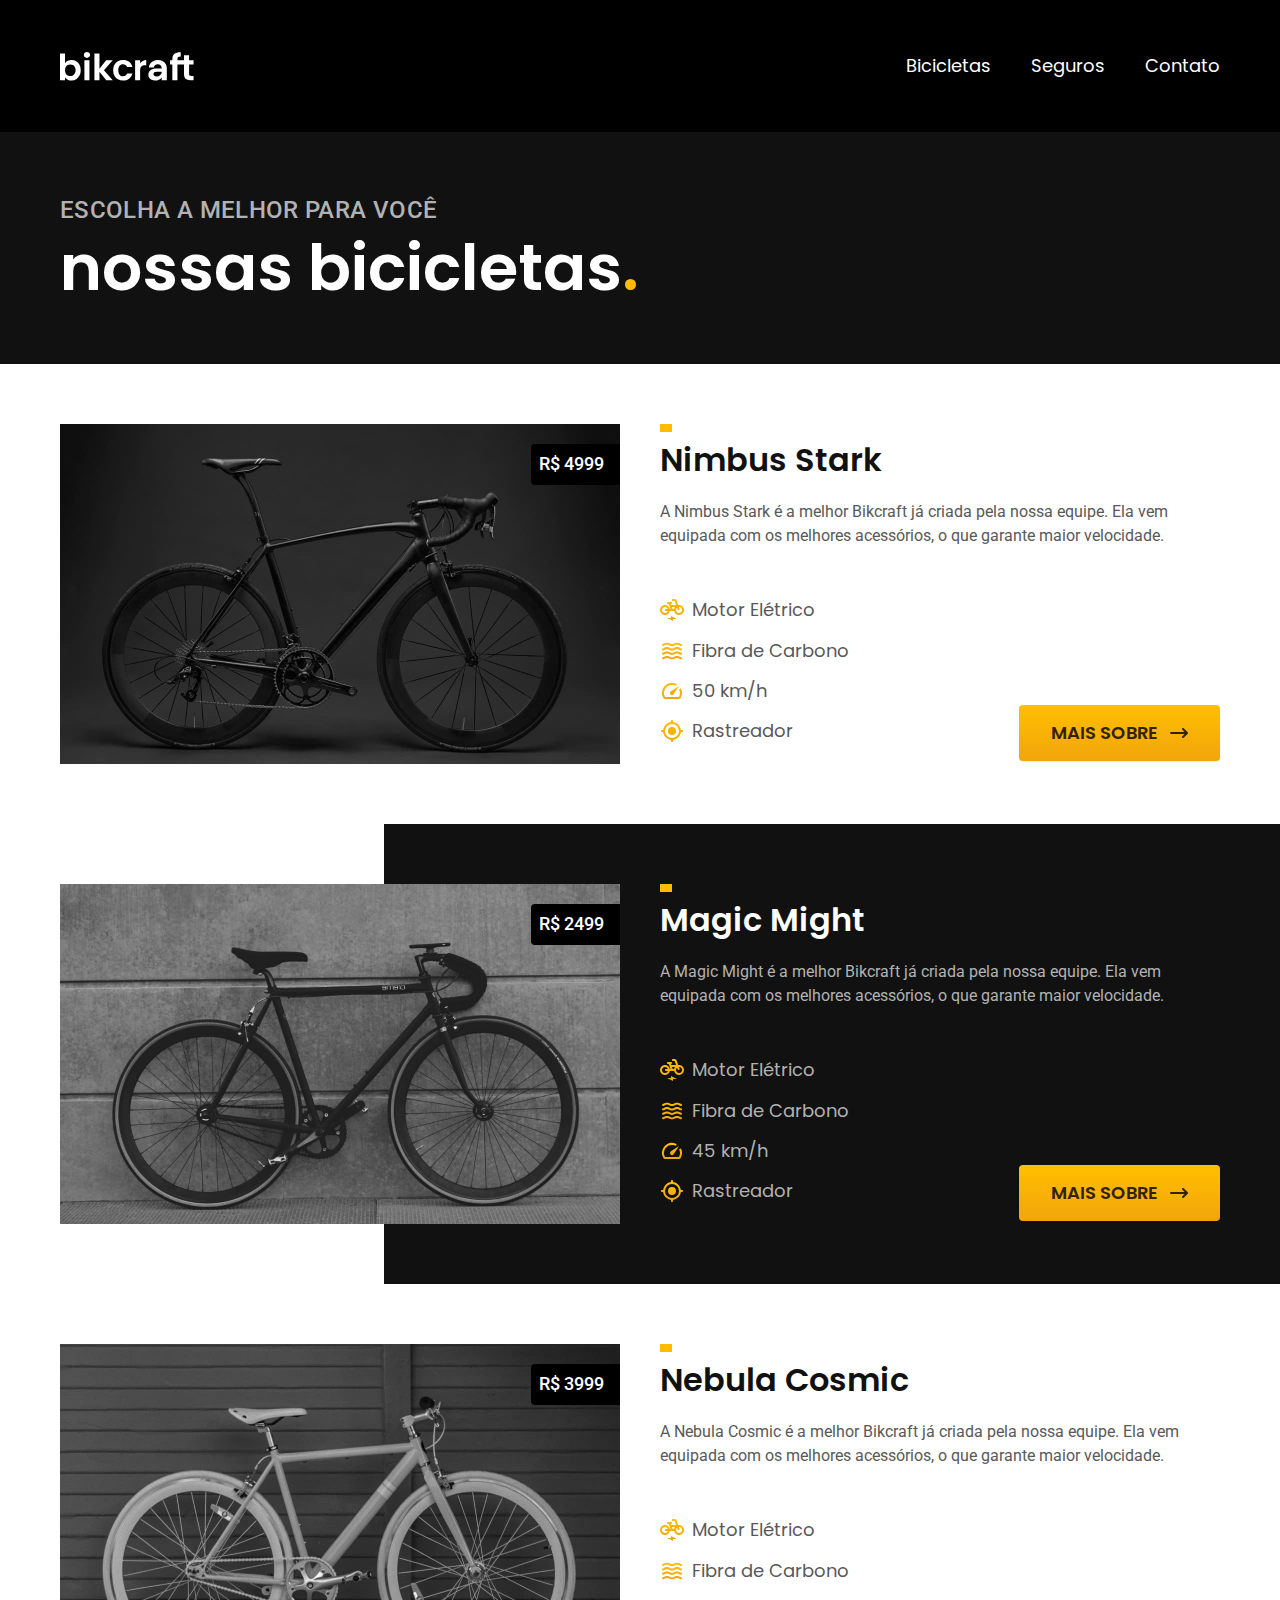
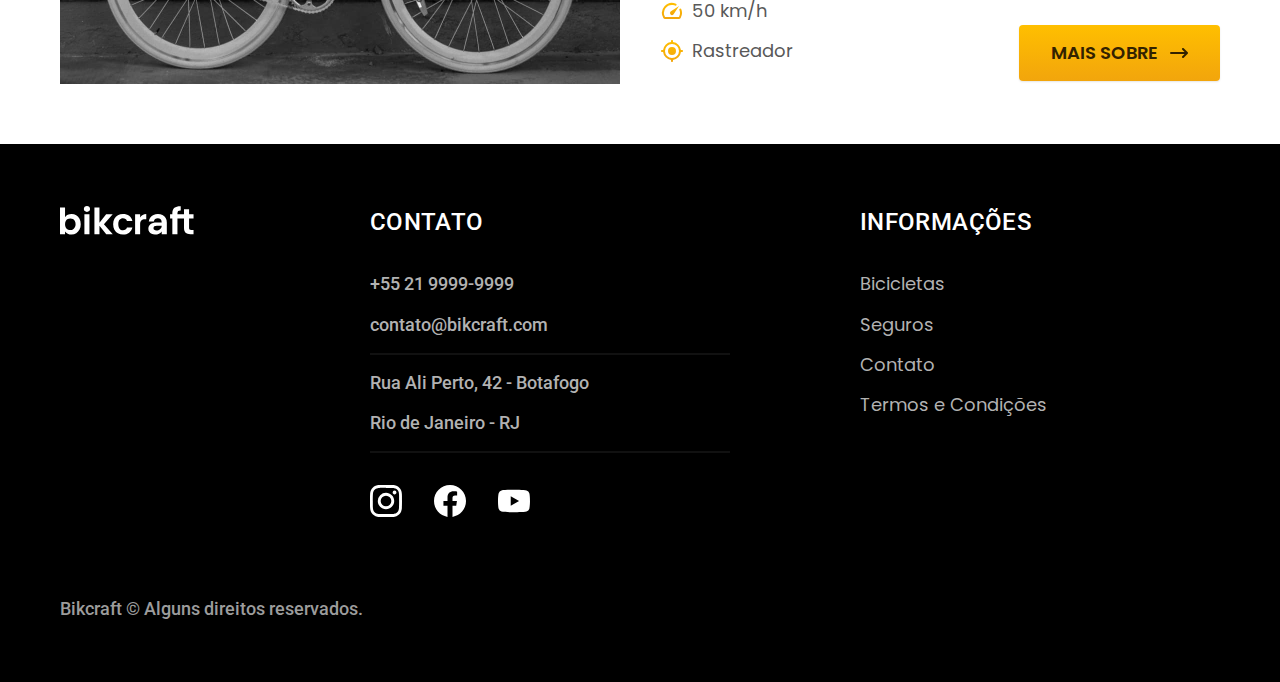
==== bicicletas.html @ 4203a96b "bicicletas" ====
<!DOCTYPE html>
<html lang="pt-br">

<head>
  <meta charset="UTF-8">
  <meta name="viewport" content="width=device-width, initial-scale=1.0">

  <title>Bicicletas</title>
  <meta name="description" content="Termos e condições.">

  <link rel="stylesheet" href="./css/style.css">

  <link rel="preconnect" href="https://fonts.googleapis.com">
  <link rel="preconnect" href="https://fonts.gstatic.com" crossorigin>
  <link href="https://fonts.googleapis.com/css2?family=Merriweather:ital,wght@1,900&family=Poppins:wght@400;600&family=Roboto:wght@400;500&display=swap" rel="stylesheet">
</head>

<body id="bicicletas">
  <header class="header-bg">
    <div class="header container">
      <a href="./"><img src="./img/bikcraft.svg" alt="Bikcraft">
      </a>
      <nav aria-label="primaria">
        <ul class="header-menu font-1-m cor-0">
          <li><a href="./bicicletas.html">Bicicletas</a></li>
          <li><a href="./seguros.html">Seguros</a></li>
          <li><a href="./contato.html">Contato</a></li>
        </ul>
      </nav>
    </div>
  </header>

  <main>
    <div class="titulo-bg">
      <div class="titulo container">
        <p class="font-2-l-b cor-5">Escolha a melhor para você</p>
        <h1 class="font-1-xxl cor-0">nossas bicicletas<span class="cor-p1">.</span></h1>
      </div>
    </div>

    <div class="bicicletas container">
      <div class="bicicletas-imagem">
        <img src="./img/bicicletas/nimbus.jpg " alt="Bicicleta preta">
        <span class="font-2-m cor-0">R$ 4999</span>
      </div>
      <div class="bicicletas-conteudo">
        <h2 class="font-1-xl">Nimbus Stark</h2>
        <p class="font-2-s cor-8">A Nimbus Stark é a melhor Bikcraft já criada pela nossa equipe. Ela vem equipada com os melhores acessórios, o que garante maior velocidade.</p>
        <ul class="font-1-m cor-8">
          <li>
            <img src="./img/icones/eletrica.svg" alt="">
            Motor Elétrico
          </li>
          <li>
            <img src="./img/icones/carbono.svg" alt="">
            Fibra de Carbono
          </li>
          <li>
            <img src="./img/icones/velocidade.svg" alt="">
            50 km/h
          </li>
          <li>
            <img src="./img/icones/rastreador.svg" alt="">
            Rastreador
          </li>
        </ul>
        <a class="botao seta" href="./bicicletas/nimbus.html">Mais Sobre</a>
      </div>
    </div>


    <div class="bicicletas-bg">
      <div class="bicicletas container">
        <div class="bicicletas-imagem">
          <img src="./img/bicicletas/magic.jpg " alt="Bicicleta preta">
          <span class="font-2-m cor-0">R$ 2499</span>
        </div>
        <div class="bicicletas-conteudo">
          <h2 class="font-1-xl cor-0">Magic Might</h2>
          <p class="font-2-s cor-5">A Magic Might é a melhor Bikcraft já criada pela nossa equipe. Ela vem equipada com os melhores acessórios, o que garante maior velocidade.</p>
          <ul class="font-1-m cor-5">
            <li>
              <img src="./img/icones/eletrica.svg" alt="">
              Motor Elétrico
            </li>
            <li>
              <img src="./img/icones/carbono.svg" alt="">
              Fibra de Carbono
            </li>
            <li>
              <img src="./img/icones/velocidade.svg" alt="">
              45 km/h
            </li>
            <li>
              <img src="./img/icones/rastreador.svg" alt="">
              Rastreador
            </li>
          </ul>
          <a class="botao seta" href="./bicicletas/magic.html">Mais Sobre</a>
        </div>
      </div>
    </div>


    <div class="bicicletas container">
      <div class="bicicletas-imagem">
        <img src="./img/bicicletas/nebula.jpg " alt="Bicicleta preta">
        <span class="font-2-m cor-0">R$ 3999</span>
      </div>
      <div class="bicicletas-conteudo">
        <h2 class="font-1-xl">Nebula Cosmic</h2>
        <p class="font-2-s cor-8">A Nebula Cosmic é a melhor Bikcraft já criada pela nossa equipe. Ela vem equipada com os melhores acessórios, o que garante maior velocidade.</p>
        <ul class="font-1-m cor-8">
          <li>
            <img src="./img/icones/eletrica.svg" alt="">
            Motor Elétrico
          </li>
          <li>
            <img src="./img/icones/carbono.svg" alt="">
            Fibra de Carbono
          </li>
          <li>
            <img src="./img/icones/velocidade.svg" alt="">
            50 km/h
          </li>
          <li>
            <img src="./img/icones/rastreador.svg" alt="">
            Rastreador
          </li>
        </ul>
        <a class="botao seta" href="./bicicletas/nebula.html">Mais Sobre</a>
      </div>
    </div>


  </main>

  <footer class="footer-bg">
    <div class="footer container">
      <img src="./img/bikcraft.svg" alt="Bikcraft">
      <div class="footer-contato">
        <h3 class="font-2-l-b cor-0">Contato</h3>
        <ul class="font-2-m cor-5">
          <li><a href="Tel:+552199999999">+55 21 9999-9999</a></li>
          <li><a href="mailto:contato@bikcraft.com">contato@bikcraft.com</a></li>
          <li>Rua Ali Perto, 42 - Botafogo</li>
          <li>Rio de Janeiro - RJ</li>
        </ul>
        <div class="footer-redes">
          <a href="./">
            <img src="./img/redes/instagram.svg" alt="Instagram">
          </a>
          <a href="./">
            <img src="./img/redes/facebook.svg" alt="Facebook">
          </a>
          <a href="./">
            <img src="./img/redes/youtube.svg" alt="Youtube">
          </a>
        </div>
      </div>
      <div class="footer-informacoes">
        <h3 class="font-2-l-b cor-0">Informações</h3>
        <nav>
          <ul class="font-1-m cor-5">
            <li><a href="./bicicletas.html">Bicicletas</a></li>
            <li><a href="./seguros.html">Seguros</a></li>
            <li><a href="./contato.html">Contato</a></li>
            <li><a href="./termos.html">Termos e Condições</a></li>
          </ul>
        </nav>
      </div>
      <p class="footer-copy font-2-m cor-6">Bikcraft © Alguns direitos reservados.</p>
    </div>
  </footer>
---- css/style.css ----
@import "./global/global.css";
@import "./utilidades/tipografia.css";
@import "./utilidades/cores.css";

@import "./global/header.css";
@import "./global/footer.css";

/* Utilidades */
@import "./utilidades/componentes.css";

/* Home */
@import "./home/introducao.css";
@import "./home/tecnologia.css";
@import "./home/parceiros.css";
@import "./home/depoimento.css";

/* Bicicletas */
@import "./bicicletas/bicicletas-lista.css";
@import "./bicicletas/bicicletas.css";

/* Seguros */
@import "./seguros/seguros.css";

/* Termos */
@import "./termos/termos.css";
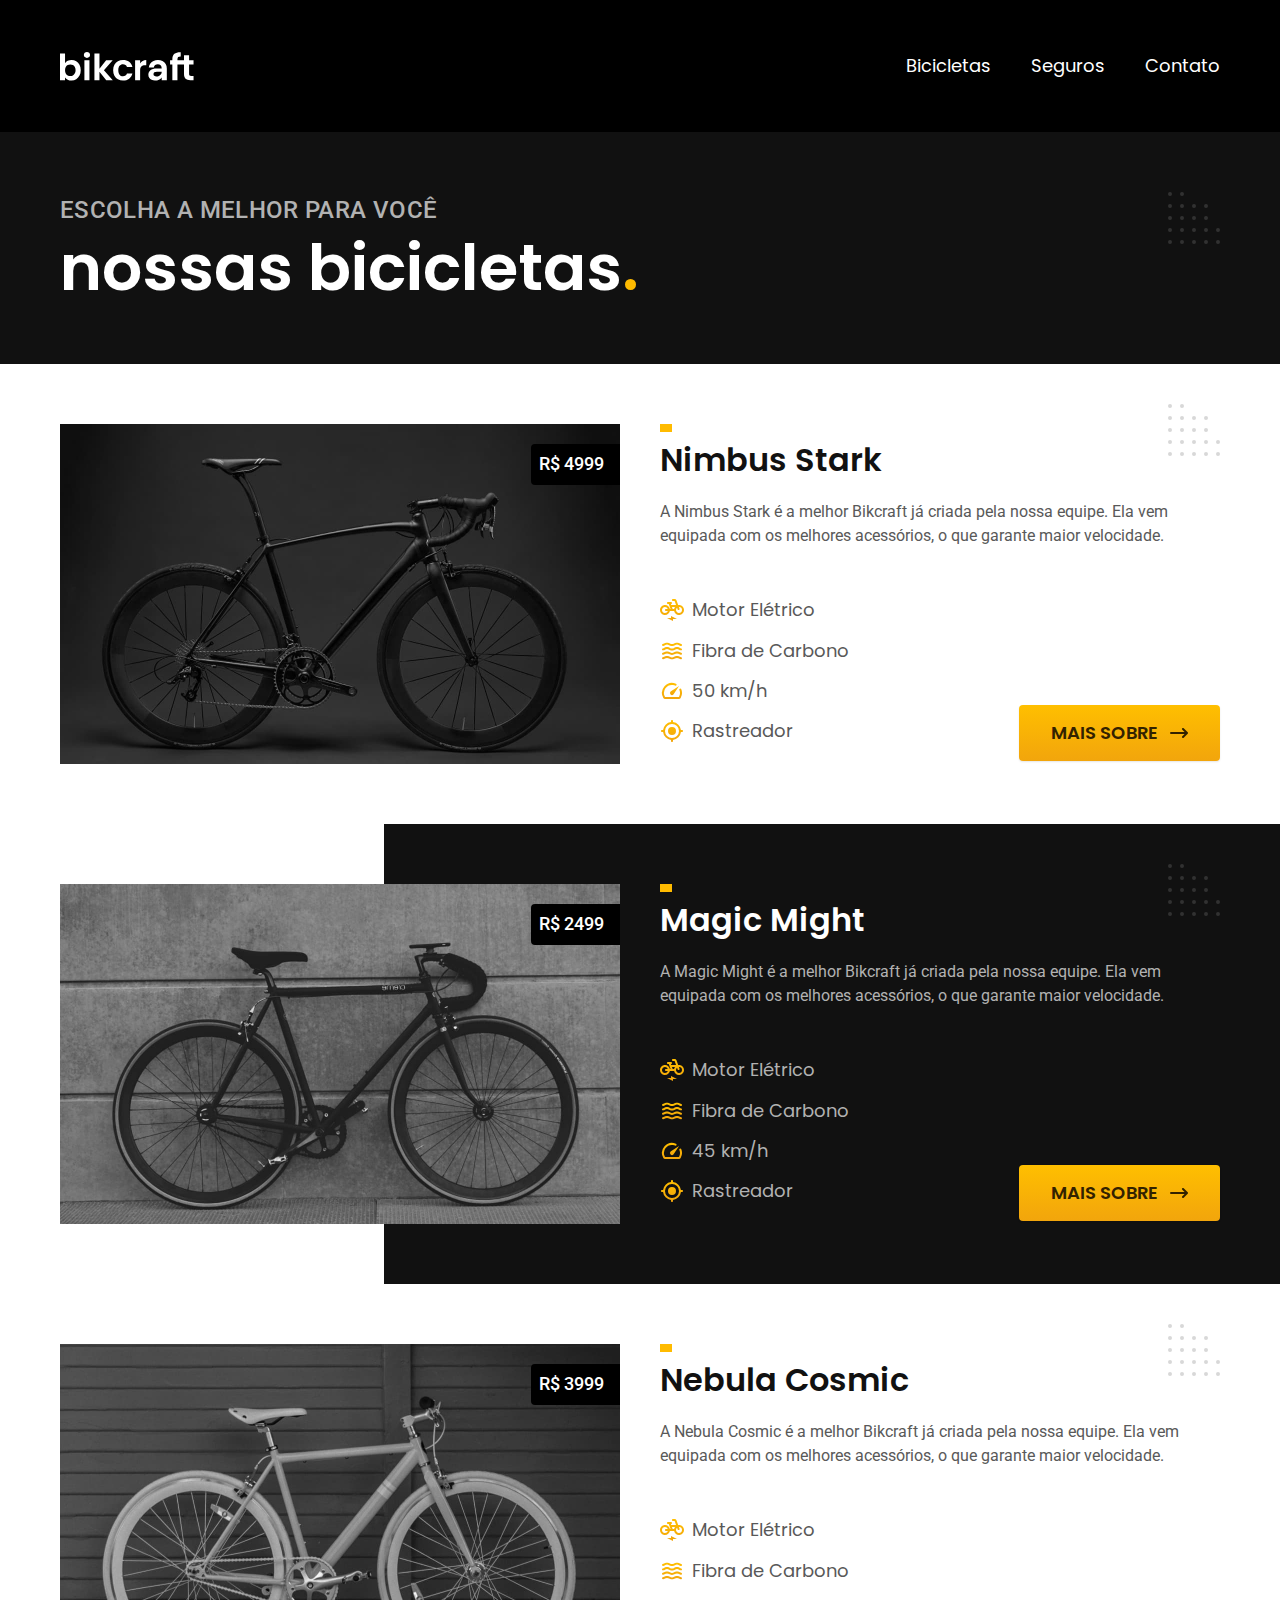
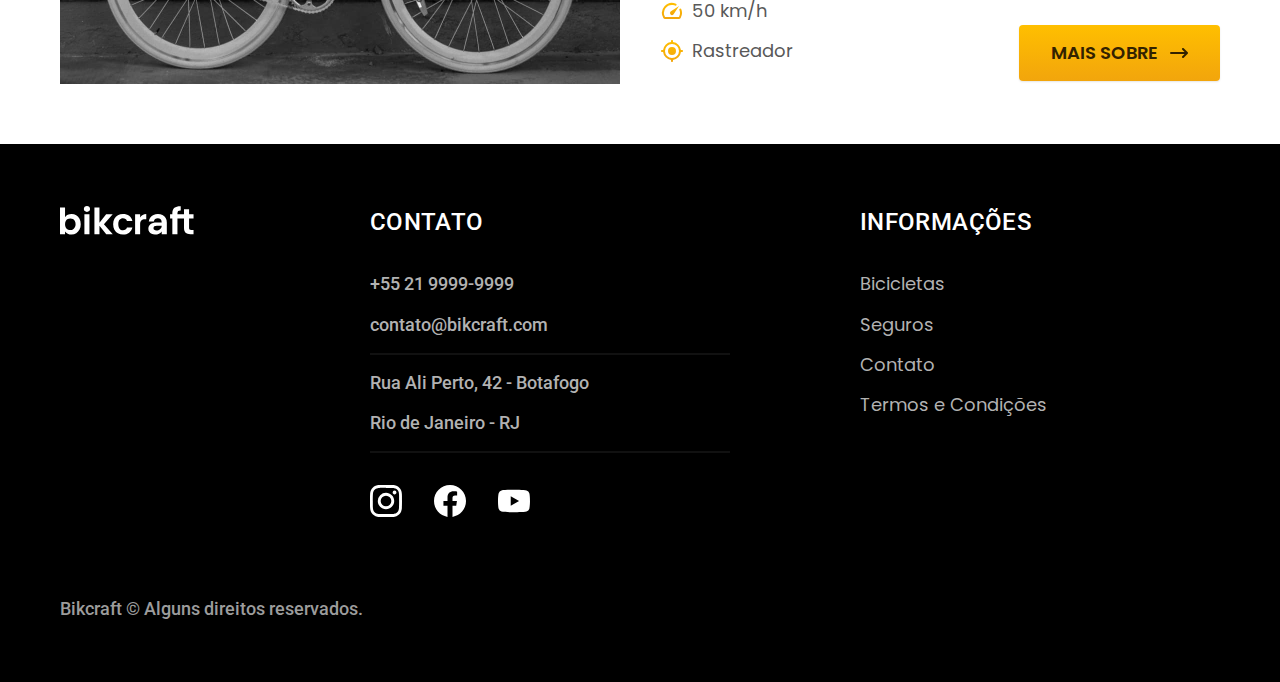
==== commit a662f138: "otimizacoes" ====
--- a/bicicletas.html
+++ b/bicicletas.html
@@ -8,6 +8,7 @@
   <title>Bicicletas</title>
   <meta name="description" content="Termos e condições.">
 
+  <link rel="preload" href="./css/style.css" as="style">
   <link rel="stylesheet" href="./css/style.css">
 
   <link rel="preconnect" href="https://fonts.googleapis.com">
--- a/css/style.css
+++ b/css/style.css
@@ -7,6 +7,7 @@
 
 /* Utilidades */
 @import "./utilidades/componentes.css";
+@import "./utilidades/formulario.css";
 
 /* Home */
 @import "./home/introducao.css";
@@ -18,8 +19,21 @@
 @import "./bicicletas/bicicletas-lista.css";
 @import "./bicicletas/bicicletas.css";
 
+/* Bicicleta */
+@import "./bicicleta/bicicleta.css";
+@import "./bicicleta/seguro.css";
+
 /* Seguros */
 @import "./seguros/seguros.css";
+@import "./seguros/vantagens.css";
+@import "./seguros/perguntas.css";
+
+/* Contato */
+@import "./contato/contato.css";
+@import "./contato/lojas.css";
+
+/* Orçamento */
+@import "./orcamento/orcamento.css";
 
 /* Termos */
 @import "./termos/termos.css";
--- a/css/style.css
+++ b/css/style.css
@@ -7,6 +7,7 @@
 
 /* Utilidades */
 @import "./utilidades/componentes.css";
+@import "./utilidades/formulario.css";
 
 /* Home */
 @import "./home/introducao.css";
@@ -18,8 +19,21 @@
 @import "./bicicletas/bicicletas-lista.css";
 @import "./bicicletas/bicicletas.css";
 
+/* Bicicleta */
+@import "./bicicleta/bicicleta.css";
+@import "./bicicleta/seguro.css";
+
 /* Seguros */
 @import "./seguros/seguros.css";
+@import "./seguros/vantagens.css";
+@import "./seguros/perguntas.css";
+
+/* Contato */
+@import "./contato/contato.css";
+@import "./contato/lojas.css";
+
+/* Orçamento */
+@import "./orcamento/orcamento.css";
 
 /* Termos */
 @import "./termos/termos.css";
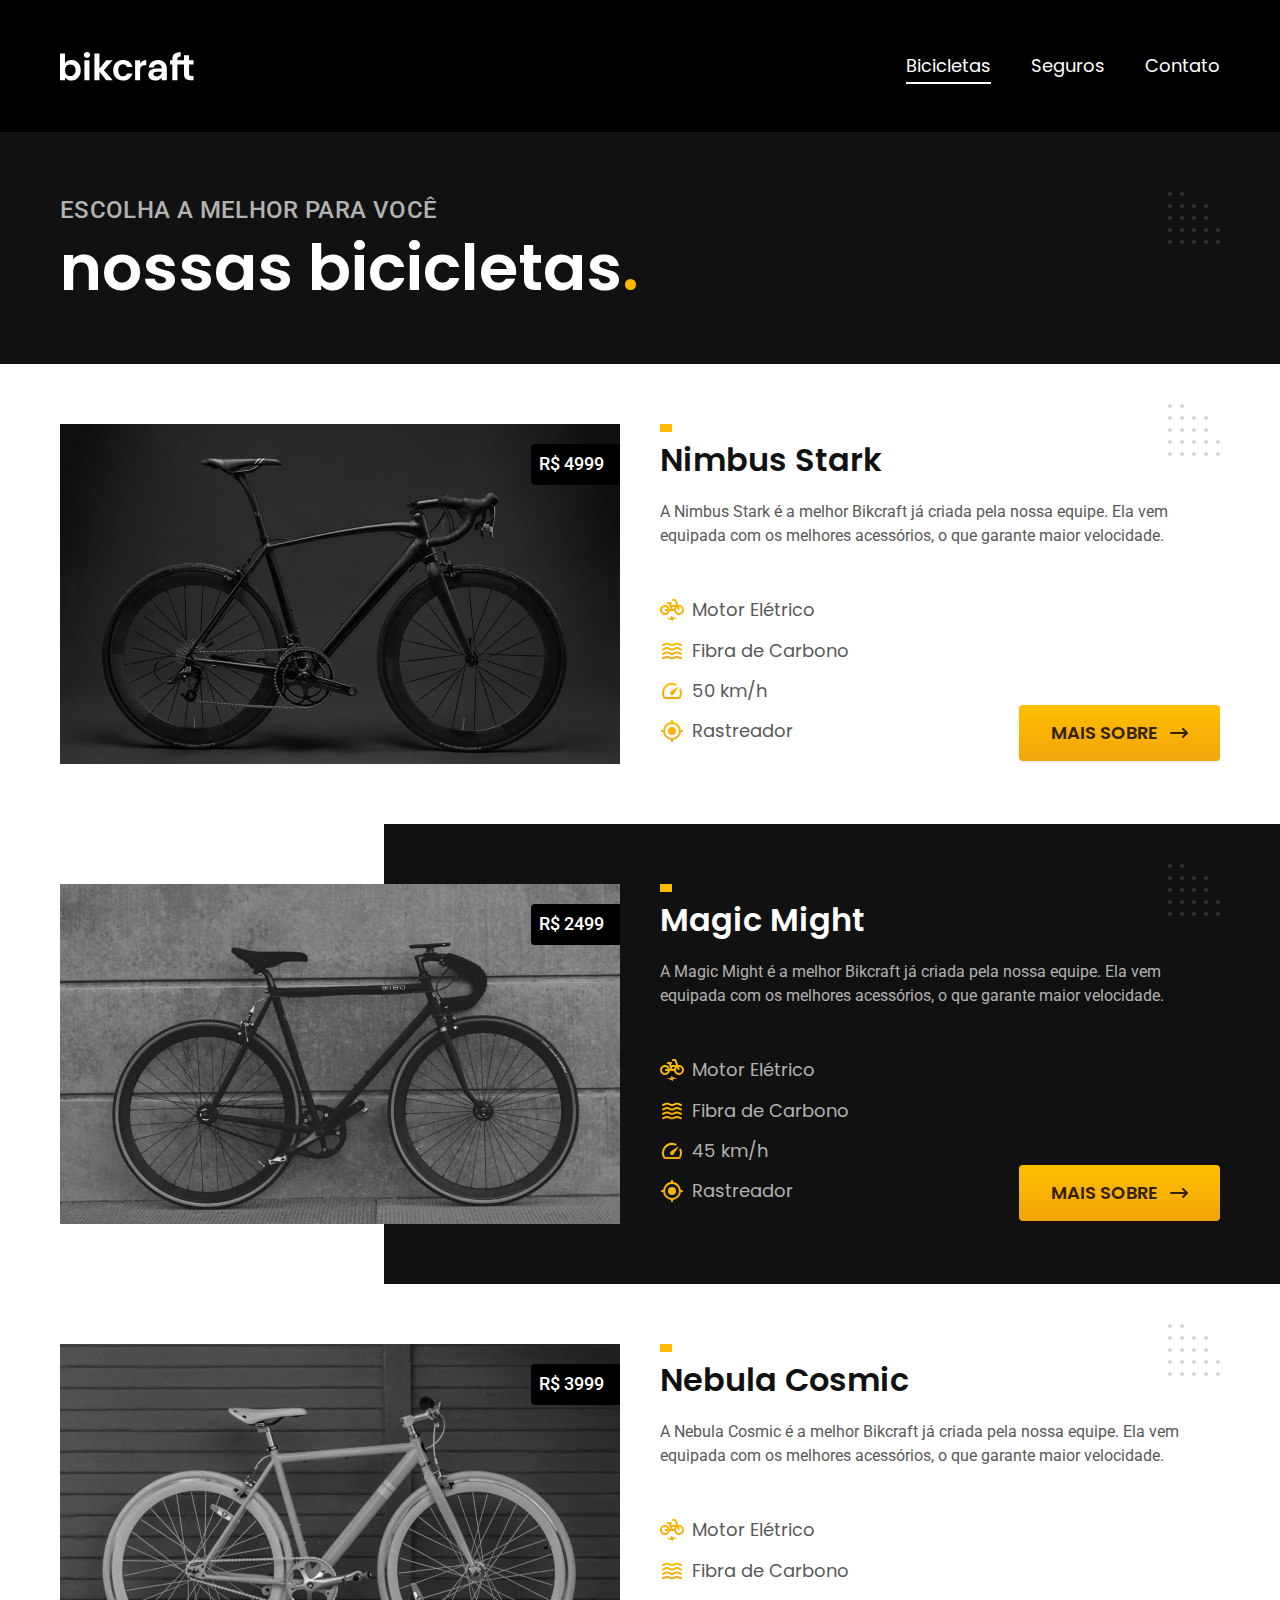
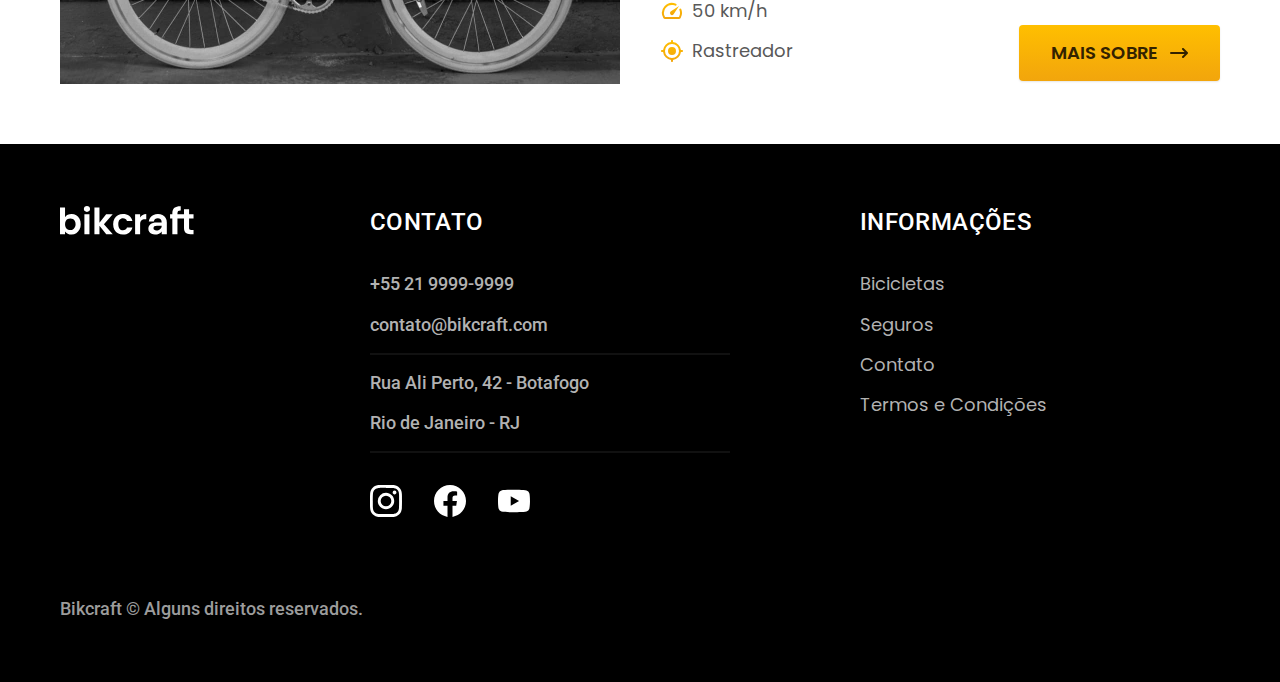
==== commit 4f04155a: "javascript" ====
--- a/bicicletas.html
+++ b/bicicletas.html
@@ -172,4 +172,8 @@
       </div>
       <p class="footer-copy font-2-m cor-6">Bikcraft © Alguns direitos reservados.</p>
     </div>
-  </footer>+  </footer>
+  <script src="./js/script.js"></script>
+</body>
+
+</html>